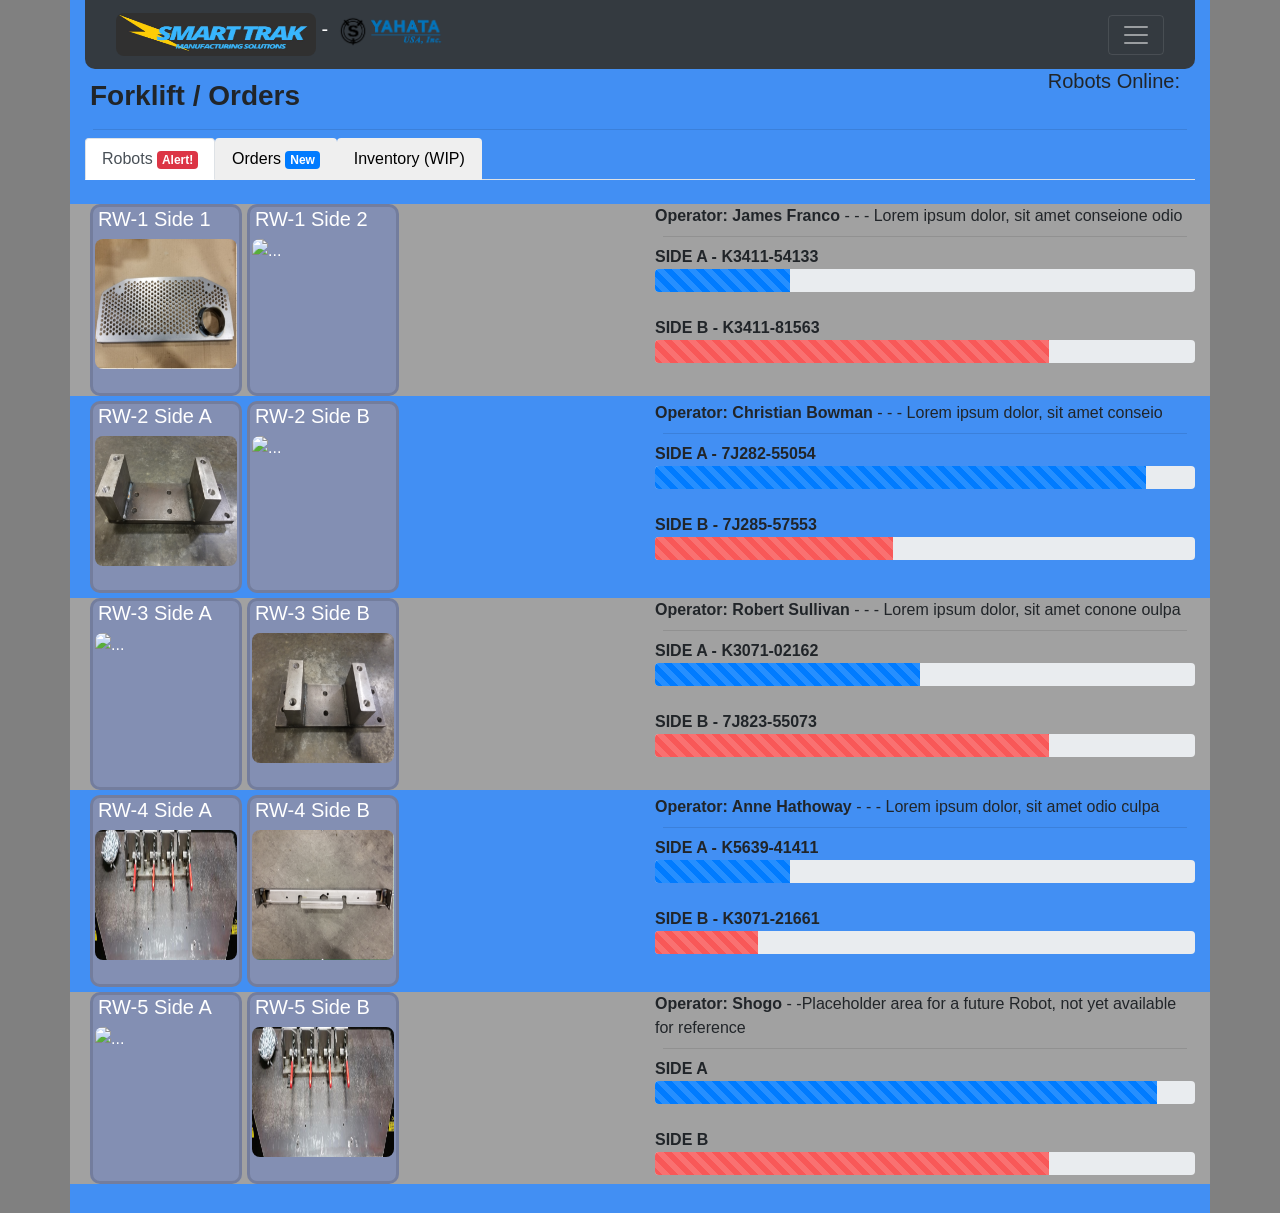
==== forklift.html @ e959f4e5 "Adding original files from part track" ====
<!DOCTYPE html>
<html lang="en">
<head>
    <meta charset="UTF-8">
    <meta http-equiv="X-UA-Compatible" content="IE=edge">
    <meta name="viewport" content="width=device-width, initial-scale=1.0">
    <title>Part-Track -Material Op</title>

    <!-- Jquery -->
	<script src="https://cdnjs.cloudflare.com/ajax/libs/jquery/3.2.1/jquery.min.js"></script>
	
	<!-- Bootstrap -->
	<link rel="stylesheet" href="https://maxcdn.bootstrapcdn.com/bootstrap/4.0.0/css/bootstrap.min.css">
    <script src="https://cdn.jsdelivr.net/npm/bootstrap@5.0.0-beta2/dist/js/bootstrap.bundle.min.js" integrity="sha384-b5kHyXgcpbZJO/tY9Ul7kGkf1S0CWuKcCD38l8YkeH8z8QjE0GmW1gYU5S9FOnJ0" crossorigin="anonymous"></script>

    <!-- The core Firebase JS SDK is always required and must be listed first -->
  <script src="https://www.gstatic.com/firebasejs/8.2.9/firebase.js"></script>
    
    <style>

        #robotNumber{
            margin-left: 5px;
        }
        body{
            background-color: grey;
        }
        .container{
            background-color: rgb(66, 143, 243);
        }
        .card{
            /* margin:5px; */
            border-width: 3px;
        }
        .navbar{
            /* width: 110%; */
        }
        .btn-group{
            align-items: center;
            align-content: center;
            width: 100%;
            height: 40px;
        }
        .btn{
            align-items: center;
            align-content: center;
            width: 100%;
            background-color:rgb(38, 65, 219);
            
        }

        #control{
            height:60px;
        }
        #changeoverButton{
            margin-bottom:8px;
        }
        #partPic{
            height: 130px;
            width: 142px;
            border-radius: 8px;
            margin-left: 2px;
            /* width: 95%; */
        }
        #dtreasons{
            margin-top: 10px;
            height: 50px;
        }
        .downTime{
            width:110%;
        }
        #helpButton{
            background-color: red;
            height: 70px;
            font-weight: bold;
        }
        #endpart{
            background-color: red;
        }
        #dropdownMenuButton1{
            background-color: grey;
        }
        .card{
          border-radius: 10px;
          width: 200px;
          float: left;
          background-color: rgb(131, 143, 179);
          margin-left: 5px;
          color: white;
        }
        .row{
            margin-bottom: 5px;
        }
        img{
          border-radius: 8px;
        }
        .progress-bar2{
            background: rgb(250, 99, 11);
        }
        #row-1{
        }
        .alternateRow{
          background-color: rgb(161, 161, 161);

        }
        .progress-bar2,
        .progress-bar{
            height: 300px;
        }
        .progress{
            height: 23px;
        }
        hr{
            margin: 8px;
        }
        .p2,
        #p2{
            background-color: rgb(248, 88, 88);
        }
        #remaining{
          margin-left: 5px;
        }
        .altRow{
          background-color: rgb(24, 131, 131);
        }
        
    </style>

</head>
<body>
    
    <!-- Create a simple header, and a counter with a pause button -->

    
    
    <div class="container">

        <!--Nav -->
        <nav class="navbar navbar-dark bg-dark" style="border-bottom-left-radius: 10px; border-bottom-right-radius: 10px;">
          <div class="container-fluid">
           <a class="navbar-brand" href="#">
        <img src="SmartTrak Pics/LogoDL.JPG"  alt="" width="200" height="43" class="d-inline-block align-top">

        -
        <img src="images/Yahata.png" alt="Yahata - USA" height="35">
        
         </a>
         <button class="navbar-toggler" type="button" data-bs-toggle="collapse" data-bs-target="#navbarNavAltMarkup" aria-controls="navbarNavAltMarkup" aria-expanded="false" aria-label="Toggle navigation">
            <span class="navbar-toggler-icon"></span>
          </button>
         <div class="collapse navbar-collapse" id="navbarNavAltMarkup">
            <div class="navbar-nav">
              <a class="nav-link active" aria-current="page" href="index.html">Robot Choice (beta)</a>
              <!-- <a class="nav-link" href="#">Start Day</a>
              <a class="nav-link" href="#">Settings</a>
              <a class="nav-link" href="#" tabindex="-1" aria-disabled="true">End Day</a>
              <a class="nav-link" href="tester.html">Admin</a> -->
              <!-- <a class="nav-link" href="index.html">Robot Operator</a> -->


            </div>
          </div>
        </div>
     </nav>
     
     <div class="row">

      <div class="col-md-6" style="padding-left: 20px;">
        <h3 style="padding-top: 10px;"><strong>Forklift / Orders</strong> </h3>

      </div>
      <div class="col-md-6" style="text-align: right; padding-right: 30px;" >
        <h5>Robots Online: <span id="robotsOnline"></span></h5>

      </div>
     </div>
     <!-- <h3>Material Operator View</h3>
     <h5>Robots Online: <span id="robotsOnline"></span></h5> -->
     <hr>


     <ul class="nav nav-tabs" id="myTab" role="tablist">
      <li class="nav-item" role="presentation">
        <button class="nav-link active" id="home-tab" data-bs-toggle="tab" data-bs-target="#home" type="button" role="tab" aria-controls="home" aria-selected="true">Robots
          <span class="badge bg-danger" style="color: white;">Alert!</span>
        </button>
      </li>
      <li class="nav-item" role="presentation">
        <button class="nav-link" id="profile-tab" data-bs-toggle="tab" data-bs-target="#profile" type="button" role="tab" aria-controls="profile" aria-selected="false">Orders 
          <span class="badge bg-primary" style="color: white;">New</span>
      </li>
      <li class="nav-item" role="presentation">
        <button class="nav-link" id="contact-tab" data-bs-toggle="tab" data-bs-target="#contact" type="button" role="tab" aria-controls="contact" aria-selected="false">Inventory (WIP)</button>
      </li>
    </ul>
    <div class="tab-content" id="myTabContent">
      <!-- Tab for All Robots View -->
      <div class="tab-pane fade show active" id="home" role="tabpanel" aria-labelledby="home-tab">
        <br>
        <div class="row alternateRow" id="row-1">

          <!-- First column -->
          <div class="col-md-6">
             <div class="card" style="width: 9.5rem;">
                 <h5 id="robotNumber">RW-1  Side 1</h5>
                 <img id="partPic" id="rw" src="images/Parts/K3411-54133.PNG" class="card-img-top" alt="...">
 
                 <br>
               </div>
               <div class="card" style="width: 9.5rem;">
                 <h5 id="robotNumber">RW-1  Side 2</h5>
                 <img id="partPic" src="images/Parts/K3411-81563.jpg" class="card-img-top" alt="...">
 
                 <br>
               </div>
          </div>
          <!-- Second Column -->
          <div class="col-md-6">
           <strong>Operator: James Franco</strong>
           - - - Lorem ipsum dolor, sit amet conseione odio  <br>
             <hr>
             <strong>SIDE A - K3411-54133</strong>
             <div class="progress">
                 <div class="progress-bar progress-bar-striped progress-bar-animated"  id="R1SAProgress" role="progressbar" style="width: 25%" aria-valuenow="25" aria-valuemin="0" aria-valuemax="100"></div>
                 <div id="remaining"></div>
 
               </div>
               <br>
               <strong>SIDE B - K3411-81563</strong>
               <div class="progress">
                
                 <div class="progress-bar progress-bar-striped progress-bar-animated p2" id="R1SBProgress" role="progressbar" style="width: 73%" aria-valuenow="25" aria-valuemin="0" aria-valuemax="100"></div>
                 <div id="remaining"></div>
               </div>
         </div>
 
      </div>
 
      <!-- ROW 2 -->
 
      <div class="row" id="row-2">
 
         <!-- First column -->
         <div class="col-md-6">
            <div class="card" style="width: 9.5rem;">
                <h5 id="robotNumber">RW-2 Side A</h5>
                <img id="partPic" src="images/Parts/7J282-55054.jpg" class="card-img-top" alt="...">
 
                <br>
              </div>
              <div class="card" style="width: 9.5rem;">
                <h5 id="robotNumber">RW-2 Side B</h5>
                <img id="partPic" src="images/Parts/7J285-57553.jpg" class="card-img-top" alt="...">
 
                <br>
              </div>
         </div>
         <!-- Second Column -->
         <div class="col-md-6">
             <strong>Operator: Christian Bowman</strong>
             - - - Lorem ipsum dolor, sit amet conseio
             <br>
             <hr>
             <!-- Side A -->
             <strong>SIDE A - 7J282-55054</strong>
             <div class="progress">
                 <div class="progress-bar progress-bar-striped progress-bar-animated" id="R2SAProgress" role="progressbar" style="width: 91%" aria-valuenow="25" aria-valuemin="0" aria-valuemax="100" style="background: red;"></div>
                 <!-- <div id="remaining"><h5>  10/12 </h5></div> -->
 
               </div>
               <br>
               <strong>SIDE B - 7J285-57553</strong>
               <div class="progress">
                 <div class="progress-bar progress-bar-striped progress-bar-animated p2" id="R2SBProgress" role="progressbar" style="width: 44%" aria-valuenow="25" aria-valuemin="0" aria-valuemax="100"></div>
               </div>
         </div>
 
     </div>
 
     <!-- ROW 3 -->
 
     <div class="row alternateRow" id="row-3">
 
         <!-- First column -->
         <div class="col-md-6">
            <div class="card" style="width: 9.5rem;">
                <h5 id="robotNumber">RW-3 Side A</h5>
                <img id="partPic" src="images/Parts/K3071-02162.jpg" class="card-img-top" alt="...">
 
                <br>
              </div>
              <div class="card" style="width: 9.5rem;">
                <h5 id="robotNumber">RW-3 Side B</h5>
                <img id="partPic" src="images/Parts/7J823-55073.jpg" class="card-img-top" alt="...">
 
                <br>
              </div>
         </div>
         <!-- Second Column -->
         <div class="col-md-6">
           <strong>Operator: Robert Sullivan</strong>
           - - - Lorem ipsum dolor, sit amet conone oulpa  <br>
             <hr>
             <strong>SIDE A - K3071-02162</strong>
             <div class="progress">
                 <div class="progress-bar progress-bar-striped progress-bar-animated" id="R3SAProgress" role="progressbar" style="width:49%" aria-valuenow="25" aria-valuemin="0" aria-valuemax="100"></div>
               </div>
               <br>
               <strong>SIDE B - 7J823-55073</strong>
               <div class="progress">
                 <div class="progress-bar progress-bar-striped progress-bar-animated p2" id="R3SBProgress" role="progressbar" style="width: 73%" aria-valuenow="25" aria-valuemin="0" aria-valuemax="100"></div>
               </div>
         </div>
 
     </div>
 
      <!-- ROW 4 -->
 
      <div class="row" id="row-4">
 
         <!-- First column -->
         <div class="col-md-6">
            <div class="card" style="width: 9.5rem;">
                <h5 id="robotNumber">RW-4 Side A</h5>
                <img id="partPic" src="images/Parts/K5639-41411.PNG" class="card-img-top" alt="...">
 
                <br>
              </div>
              <div class="card" style="width: 9.5rem;">
                <h5 id="robotNumber">RW-4 Side B</h5>
                <img id="partPic" src="images/Parts/K3071-21661.PNG" class="card-img-top" alt="...">
 
                <br>
              </div>
         </div>
         <!-- Second Column -->
         <div class="col-md-6">
           <strong>Operator: Anne Hathoway</strong>
           - - - Lorem ipsum dolor, sit amet  odio culpa   <br>
             <hr>
             <strong>SIDE A - K5639-41411</strong>
             <div class="progress">
                 <div class="progress-bar progress-bar-striped progress-bar-animated" id="R4SAProgress" role="progressbar" style="width: 25%" aria-valuenow="25" aria-valuemin="0" aria-valuemax="100"></div>
               </div>
               <br>
               <strong>SIDE B - K3071-21661</strong>
               <div class="progress">
                 <div class="progress-bar progress-bar-striped progress-bar-animated p2" id="R4SBProgress" role="progressbar" style="width: 19%" aria-valuenow="25" aria-valuemin="0" aria-valuemax="100"></div>
               </div>
         </div>
 
     </div>
 
 
      <!-- ROW 5 -->
 
      <div class="row alternateRow" id="row-5">
 
         <!-- First column -->
         <div class="col-md-6">
            <div class="card" style="width: 9.5rem;">
                <h5 id="robotNumber">RW-5 Side A</h5>
                <img id="partPic" src="images/Parts/K3811-44132.jpg" class="card-img-top" alt="...">
 
                <br>
              </div>
              <div class="card" style="width: 9.5rem;">
                <h5 id="robotNumber">RW-5 Side B</h5>
                <img id="partPic" src="images/Parts/K5639-41411.PNG" class="card-img-top" alt="...">
 
                <br>
              </div>
         </div>
         <!-- Second Column -->
         <div class="col-md-6">
           <strong>Operator: Shogo</strong>
           - -Placeholder area for a future Robot, not yet available for reference<br>
             <hr>
             <strong>SIDE A</strong>
             <div class="progress">
                 <div class="progress-bar progress-bar-striped progress-bar-animated" role="progressbar" style="width: 93%" aria-valuenow="25" aria-valuemin="0" aria-valuemax="100"></div>
               </div>
               <br>
               <strong>SIDE B</strong>
               <div class="progress">
                 <div class="progress-bar progress-bar-striped progress-bar-animated" id="p2" role="progressbar" style="width: 73%" aria-valuenow="25" aria-valuemin="0" aria-valuemax="100"></div>
               </div>
         </div>
 
     </div>

      </div>
      <!-- Tab for Orders View -->
      <div class="tab-pane fade" id="profile" role="tabpanel" aria-labelledby="profile-tab">I hope this works

      </div>
      <!-- Tab For invetory -->
      <div class="tab-pane fade" id="contact" role="tabpanel" aria-labelledby="contact-tab">Work In progress</div>
    </div>

    <script>
      $(".nav li").on("click", function(){
        $(".nav li").removeClass("active");
        $(this).addClass("active");
      })
    </script>


    <!-- GO LOOK UP HOW TO USE TABS ON YOUTUBE -->

     <!-- Separate into Rows and Columns -->
     <!-- ROW 1 -->


<br>



<script>
  //  Here we have the javascript test for a decreasing progress bar
    // ================================

    var firebaseConfig = {
    apiKey: "AIzaSyCNgQru6L-VJT5C9y8Cl47GtVH2DNmo2Yk",
    authDomain: "part-track-demo.firebaseapp.com",
    projectId: "part-track-demo",
    storageBucket: "part-track-demo.appspot.com",
    messagingSenderId: "497244549101",
    appId: "1:497244549101:web:afb5f178b7f25ff2dc81e4"
  };
  // Initialize Firebase
  firebase.initializeApp(firebaseConfig);

//  ===================================================================
// Here we capture the counters
var database = firebase.database();

// ===========================================================================
// CONNECTIONS PART
// ===========================================================================

// ConnectionsRef to reference all the connections. 
var connectionsRef = database.ref("/connections");

// .info connected is a special location updatad when 
// any clients connection boolean changes.
var connectedRef = database.ref(".info/connected");

// When the client connection state changes
// connectedRef.on("value", function(snap){

//     // if they connect
//     if(snap.val()){
//         // add user to the connection list
//         var con = connectionsRef.push(true);

//         // and remove them when they disconnect()
//         con.onDisconnect().remove();
//     }
// });

// page first loads or when the con list changes
connectionsRef.on("value",function(snap){

    // display viewercount in the html
    $("#robotsOnline").text(snap.numChildren());
});

// ===========================================================================
// CONNECTIONS PART
// ===========================================================================



  var R1SA = 0;
  var R1SB = 0; 

  var R2SA = 0;
  var R2SB = 0;

  var R3SA = 0;
  var R3SB = 0;

  var R4SA = 0;
  var R4SB = 0;

  // Robot 1 ===============================================

  database.ref("R1/basketA").on("value", function(snap){
    console.log(snap.val());
    R1SA = snap.val();
    console.log("The side A basket Count is " + R1SA)

    $("#R1SAProgress").css("width", (R1SA + "%"));
  })

  database.ref("R1/basketB").on("value", function(snap){
    console.log(snap.val());
    R1SB = snap.val();
    console.log("The side A Basket Count is " + R1SB);

    $("#R1SBProgress").css("width", ((R1SB * 1.6) + "%"));
  })

  // Robot 2 ===============================================

  database.ref("R2/R2basketA").on("value", function(snap){
    console.log(snap.val());
    R2SA = snap.val();
    console.log("The side A Basket Count is " + R2SA);

    $("#R2SAProgress").css("width", (R2SA + "%"));
  })

  database.ref("R2/R2basketB").on("value", function(snap){
    console.log(snap.val());
    R2SB = snap.val();
    console.log("The side A Basket Count is " + R2SB);

    $("#R2SBProgress").css("width", ((R2SB * 2) + "%"));
  })

  // Robot 3 ===============================================

  database.ref("R3/R3basketA").on("value", function(snap){
    console.log(snap.val());
    R3SA = snap.val();
    console.log("The side A Basket Count is " + R2SA);

    $("#R3SAProgress").css("width", ((R3SA * 3) + "%"));
  })

  database.ref("R3/R3basketB").on("value", function(snap){
    console.log(snap.val());
    R3SB = snap.val();
    console.log("The side B Basket Count is " + R2SB);

    $("#R3SBProgress").css("width", ((R3SB) + "%"));
  })

  // Robot 4 ===============================================

  database.ref("R4/R4basketA").on("value", function(snap){
    console.log(snap.val());
    R4SA = snap.val();
    console.log("The side A Basket Count is " + R4SA);

    $("#R4SAProgress").css("width", ((R4SA * 1.5) + "%"));
  })

  database.ref("R4/R4basketB").on("value", function(snap){
    console.log(snap.val());
    R4SB = snap.val();
    console.log("The side B Basket Count is " + R4SB);

    $("#R4SBProgress").css("width", ((R4SB) + "%"));
  })



  //  ===================================================================
  // Help Buttons
  //  ===================================================================

  database.ref("help/R3/R3needsHelp").on("value", function(snap){
    console.log("Robot 3 needs help: " + snap.val());
    if(snap.val() == true){
      console.log("Robot 3 Needs Help");
      // alert("Robot 1 Needs help");
      $("#row-3").css('background-color', 'salmon');
    }
    else {
      console.log("Robot 3 Does not need help");
      $("#row-3").css('background-color', 'rgb(161, 161, 161)');

    }
  })

  database.ref("help/R1/R1needsHelp").on("value", function(snap){
    console.log("Robot 1 needs help: " + snap.val());
    if(snap.val() == true){
      console.log("Robot 1 Needs Help");
      // alert("Robot 1 Needs help");
      $("#row-1").css('background-color', 'salmon');
    }
    else {
      console.log("Robot 1 Does not need help");
      $("#row-1").css('background-color', 'rgb(161, 161, 161)');

    }
  })

  database.ref("help/R2/R2needsHelp").on("value", function(snap){
    console.log("Robot 2 needs help: " + snap.val());
    if(snap.val() == true){
      console.log("Robot 2 Needs Help");
      // alert("Robot 1 Needs help");
      $("#row-2").css('background-color', 'salmon');
    }
    else {
      console.log("Robot 2 Does not need help");
      $("#row-2").css('background-color', 'rgb(131, 176, 236)');

    }
  })

  database.ref("help/R4/R4needsHelp").on("value", function(snap){
    console.log("Robot 4 needs help: " + snap.val());
    if(snap.val() == true){
      console.log("Robot 4 Needs Help");
      // alert("Robot 1 Needs help");
      $("#row-4").css('background-color', 'salmon');
    }
    else {
      console.log("Robot 4 Does not need help");
      $("#row-4").css('background-color', 'rgb(131, 176, 236)');

    }
  })





  // Robot 5 ===============================================

  // Placeholder




</script>


    
<script src="robots/robotsapp.js"></script>
<script src="databaseRead.js"></script>
</body>
</html>
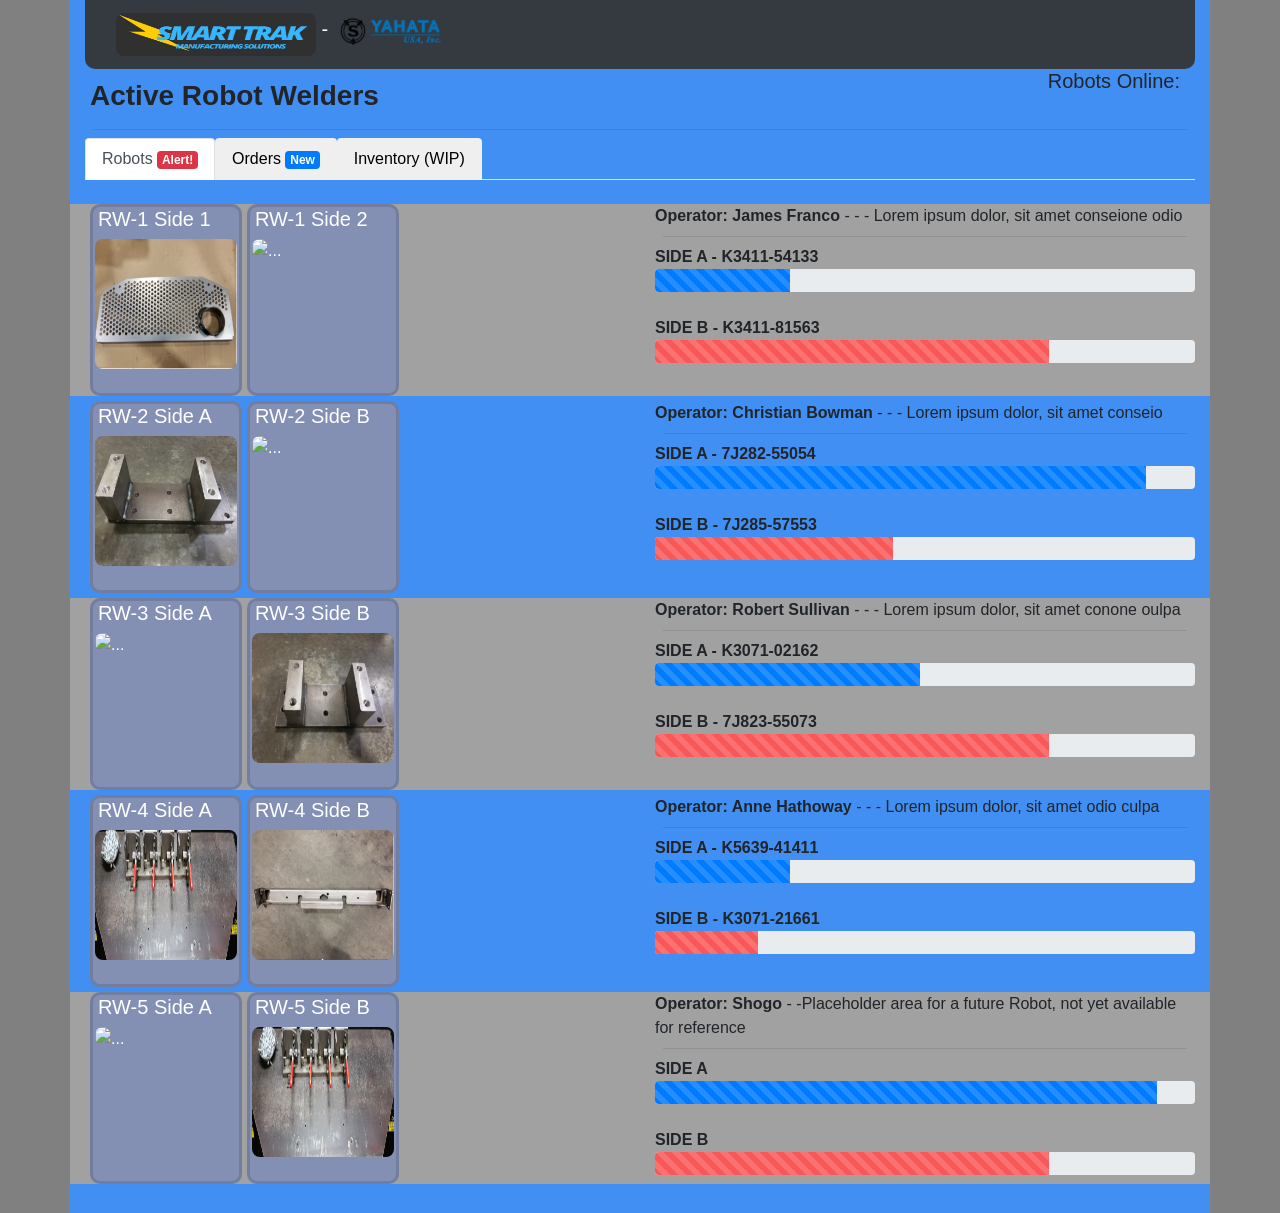
==== commit 33a8e0e7: "Routine" ====
--- a/forklift.html
+++ b/forklift.html
@@ -144,9 +144,9 @@
         <img src="images/Yahata.png" alt="Yahata - USA" height="35">
         
          </a>
-         <button class="navbar-toggler" type="button" data-bs-toggle="collapse" data-bs-target="#navbarNavAltMarkup" aria-controls="navbarNavAltMarkup" aria-expanded="false" aria-label="Toggle navigation">
+         <!-- <button class="navbar-toggler" type="button" data-bs-toggle="collapse" data-bs-target="#navbarNavAltMarkup" aria-controls="navbarNavAltMarkup" aria-expanded="false" aria-label="Toggle navigation">
             <span class="navbar-toggler-icon"></span>
-          </button>
+          </button> -->
          <div class="collapse navbar-collapse" id="navbarNavAltMarkup">
             <div class="navbar-nav">
               <a class="nav-link active" aria-current="page" href="index.html">Robot Choice (beta)</a>
@@ -165,7 +165,7 @@
      <div class="row">
 
       <div class="col-md-6" style="padding-left: 20px;">
-        <h3 style="padding-top: 10px;"><strong>Forklift / Orders</strong> </h3>
+        <h3 style="padding-top: 10px;"><strong>Active Robot Welders</strong> </h3>
 
       </div>
       <div class="col-md-6" style="text-align: right; padding-right: 30px;" >
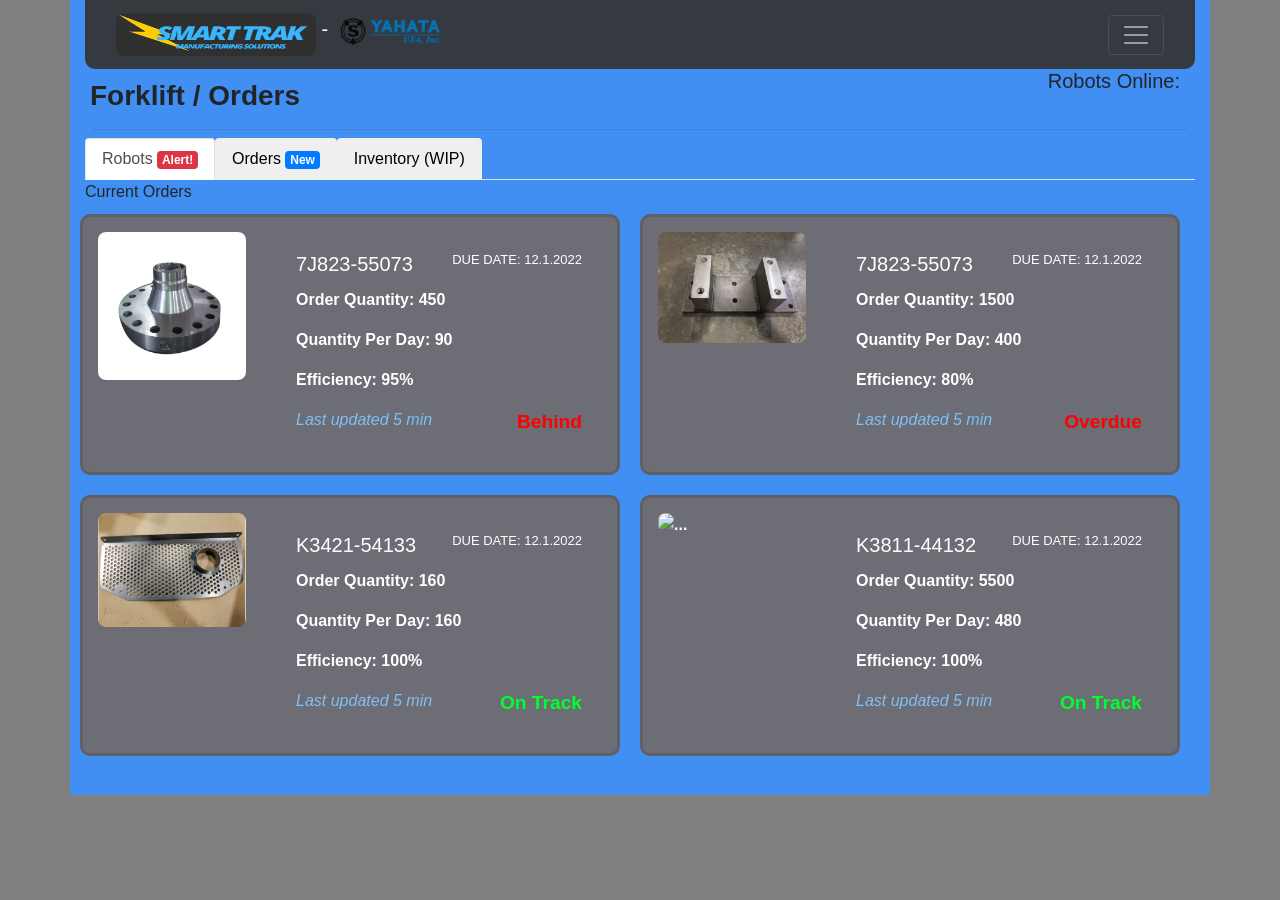
==== commit dcdd2e23: "Adding random things" ====
--- a/forklift.html
+++ b/forklift.html
@@ -16,6 +16,8 @@
     <!-- The core Firebase JS SDK is always required and must be listed first -->
   <script src="https://www.gstatic.com/firebasejs/8.2.9/firebase.js"></script>
     
+
+
     <style>
 
         #robotNumber{
@@ -125,6 +127,8 @@
         
     </style>
 
+    <link rel="stylesheet" href="style.css">
+
 </head>
 <body>
     
@@ -144,9 +148,9 @@
         <img src="images/Yahata.png" alt="Yahata - USA" height="35">
         
          </a>
-         <!-- <button class="navbar-toggler" type="button" data-bs-toggle="collapse" data-bs-target="#navbarNavAltMarkup" aria-controls="navbarNavAltMarkup" aria-expanded="false" aria-label="Toggle navigation">
+         <button class="navbar-toggler" type="button" data-bs-toggle="collapse" data-bs-target="#navbarNavAltMarkup" aria-controls="navbarNavAltMarkup" aria-expanded="false" aria-label="Toggle navigation">
             <span class="navbar-toggler-icon"></span>
-          </button> -->
+          </button>
          <div class="collapse navbar-collapse" id="navbarNavAltMarkup">
             <div class="navbar-nav">
               <a class="nav-link active" aria-current="page" href="index.html">Robot Choice (beta)</a>
@@ -165,7 +169,7 @@
      <div class="row">
 
       <div class="col-md-6" style="padding-left: 20px;">
-        <h3 style="padding-top: 10px;"><strong>Active Robot Welders</strong> </h3>
+        <h3 style="padding-top: 10px;"><strong>Forklift / Orders</strong> </h3>
 
       </div>
       <div class="col-md-6" style="text-align: right; padding-right: 30px;" >
@@ -194,7 +198,7 @@
     </ul>
     <div class="tab-content" id="myTabContent">
       <!-- Tab for All Robots View -->
-      <div class="tab-pane fade show active" id="home" role="tabpanel" aria-labelledby="home-tab">
+      <div class="tab-pane fade" id="home" role="tabpanel" aria-labelledby="home-tab">
         <br>
         <div class="row alternateRow" id="row-1">
 
@@ -390,12 +394,107 @@
 
       </div>
       <!-- Tab for Orders View -->
-      <div class="tab-pane fade" id="profile" role="tabpanel" aria-labelledby="profile-tab">I hope this works
-
+      <div class="tab-pane fade show active" id="profile" role="tabpanel" aria-labelledby="profile-tab">Current Orders
+        <br>
+
+        <!-- Create a pane for the orders as they come in -->
+        <div class="orderspane">
+
+
+          <!-- Card 1 -->
+        <div class="row">
+          <div class="card mb-6 order" style="max-width: 540px;">
+            <div class="row g-0">
+              <div class="col-md-4">
+                <img src="Lathe/Lathe1.jpg" class="img-fluid rounded-start part" alt="...">
+              </div>
+              <div class="col-md-8">
+                <div class="card-body">
+                  <span>
+                    <h5 class="card-title">7J823-55073 <span class="dueDate">DUE DATE: 12.1.2022</span></h5>
+                  </span>
+                  
+                  <p class="card-text">Order Quantity: 450 <span></span></p>
+                  <p class="card-text">Quantity Per Day: 90 <span></span></p>
+                  <p class="card-text">Efficiency: 95%</p>
+                  <p class="card-text"><span class="updated">Last updated 5 min</span></span><span class="overdue">Behind</span></p>
+                </div>
+              </div>
+            </div>
+          </div>
+
+          <div class="card mb-6 order" style="max-width: 540px;">
+            <div class="row g-0">
+              <div class="col-md-4">
+                <img src="images/Parts/7J823-55073.jpg" class="img-fluid rounded-start part" alt="...">
+              </div>
+              <div class="col-md-8">
+                <div class="card-body">
+                  <span>
+                    <h5 class="card-title">7J823-55073 <span class="dueDate">DUE DATE: 12.1.2022</span></h5>
+                  </span>
+                  
+                  <p class="card-text">Order Quantity: 1500 <span></span></p>
+                  <p class="card-text">Quantity Per Day: 400 <span></span></p>
+                  <p class="card-text">Efficiency: 80%</p>
+                  <p class="card-text"><span class="updated">Last updated 5 min</span></span><span class="overdue">Overdue</span></p>
+                </div>
+              </div>
+            </div>
+          </div>
+
+
+          <div class="card mb-6 order" style="max-width: 540px;">
+            <div class="row g-0">
+              <div class="col-md-4">
+                <img src="images/Parts/K3421-54133.PNG" class="img-fluid rounded-start part" alt="...">
+              </div>
+              <div class="col-md-8">
+                <div class="card-body">
+                  <span>
+                    <h5 class="card-title"> K3421-54133 <span class="dueDate">DUE DATE: 12.1.2022</span></h5>
+                  </span>
+                  
+                  <p class="card-text">Order Quantity:  160<span></span></p>
+                  <p class="card-text">Quantity Per Day: 160<span></span></p>
+                  <p class="card-text">Efficiency: 100%</p>
+                  <p class="card-text"><span class="updated">Last updated 5 min</span></span><span class="onTrack">On Track</span></p>
+                </div>
+              </div>
+            </div>
+          </div>
+
+          <div class="card mb-6 order" style="max-width: 540px;">
+            <div class="row g-0">
+              <div class="col-md-4">
+                <img src="images/Parts/K3811-44132.jpg" class="img-fluid rounded-start part" alt="...">
+              </div>
+              <div class="col-md-8">
+                <div class="card-body">
+                  <span>
+                    <h5 class="card-title"> K3811-44132 <span class="dueDate">DUE DATE: 12.1.2022</span></h5>
+                  </span>
+                  
+                  <p class="card-text">Order Quantity: 5500 <span></span></p>
+                  <p class="card-text">Quantity Per Day: 480 <span></span></p>
+                  <p class="card-text">Efficiency: 100%</p>
+                  <p class="card-text"><span class="updated">Last updated 5 min</span></span><span class="onTrack">On Track</span></p>
+                </div>
+              </div>
+            </div>
+          </div>
+
+        <!-- Card 2 -->
+        
+
+
+        </div>
+        
       </div>
-      <!-- Tab For invetory -->
-      <div class="tab-pane fade" id="contact" role="tabpanel" aria-labelledby="contact-tab">Work In progress</div>
+
     </div>
+          <!-- Tab For invetory -->
+          <div class="tab-pane fade" id="contact" role="tabpanel" aria-labelledby="contact-tab">Work In progress</div>
 
     <script>
       $(".nav li").on("click", function(){
--- a/style.css
+++ b/style.css
@@ -0,0 +1,38 @@
+.order{
+    width: 45vw;
+    padding: 15px;
+    float: left;
+    margin:10px;
+    background-color: rgb(108, 109, 117);
+    font-weight: bolder;
+}
+.part{
+    width: 600px;
+    height: auto;
+}
+.dueDate{
+    text-align: right;
+    float: right;
+    font-size: small;
+
+}
+.overdue{
+    text-align: right;
+    float: right;
+    font-size: larger;
+    font-weight: bold;
+    color: red;
+}
+.onTrack{
+    text-align: right;
+    float: right;
+    font-size: larger;
+    font-weight: bold;
+    color: rgb(0, 255, 47);
+}
+
+.updated{
+    color: rgb(127, 191, 246);
+    font-weight: lighter;
+    font-style: italic;
+}
